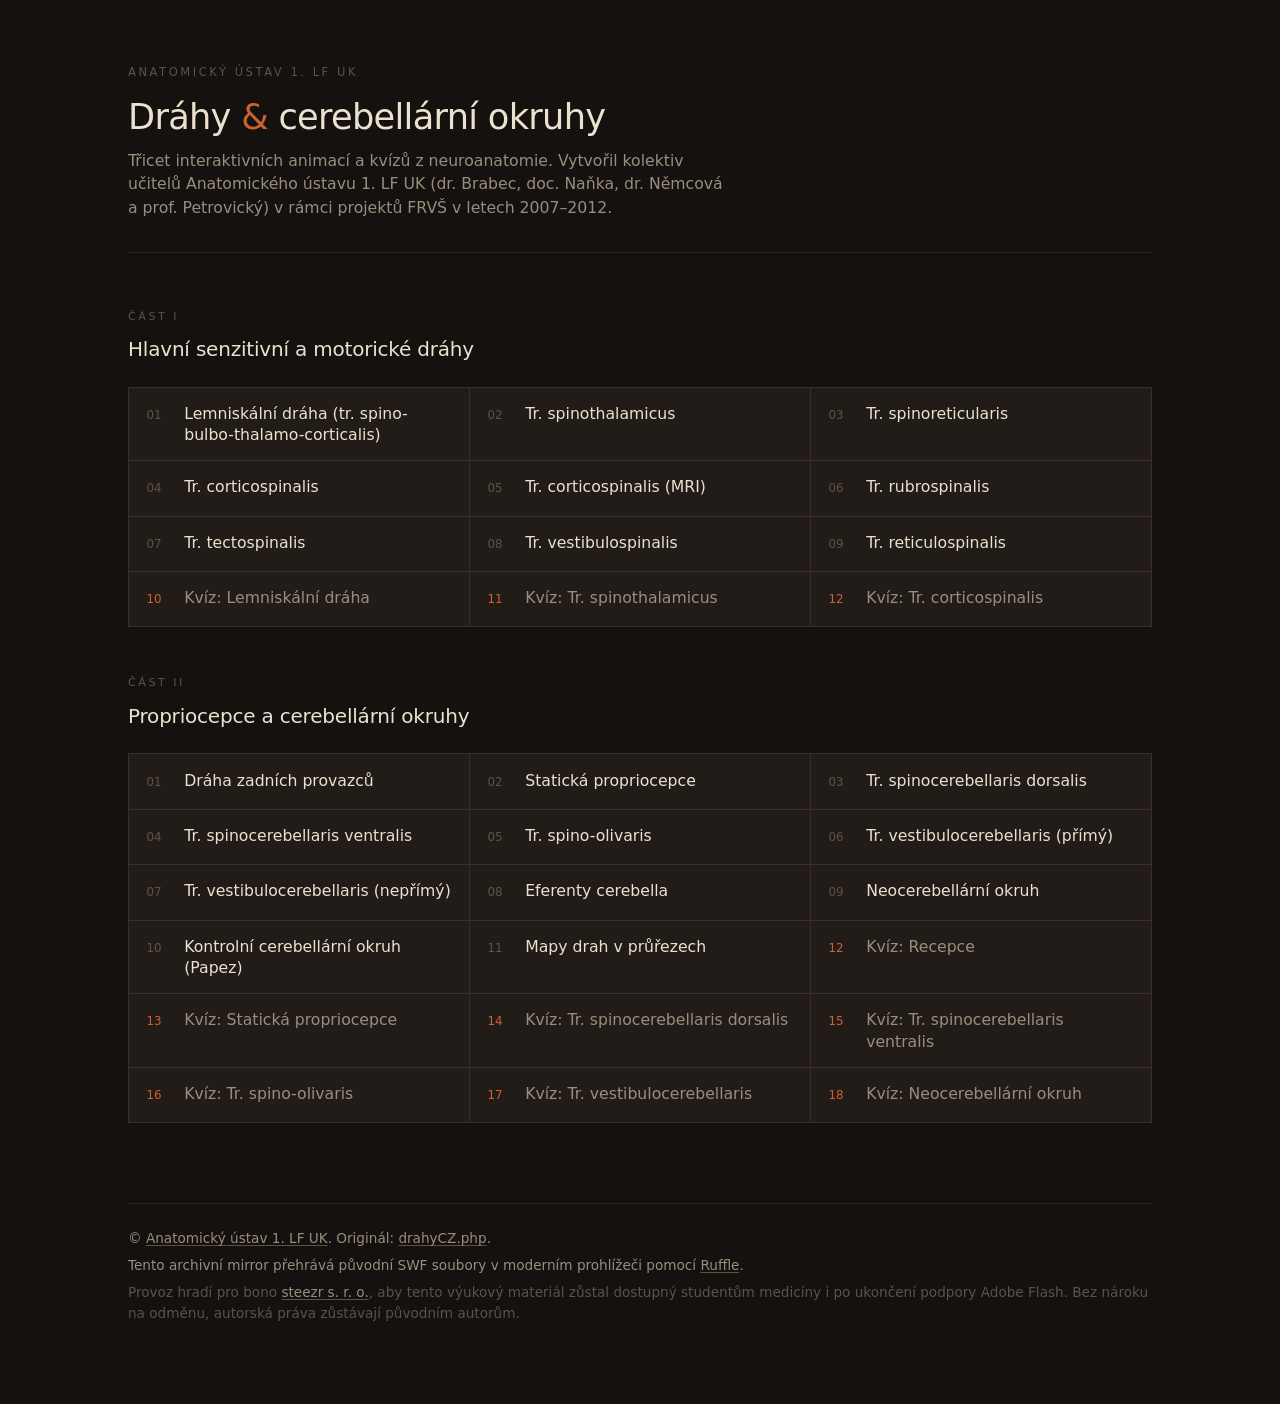
==== public/index.html @ 5e765e05 "feat: initial ruffle-powered mirror of 1. lf uk drahy materials republish 30 swf animations and quiz" ====
<!doctype html>
<html lang="cs">
<head>
  <meta charset="utf-8">
  <meta name="viewport" content="width=device-width, initial-scale=1">
  <title>Dráhy a cerebellární okruhy</title>
  <meta name="description" content="Archiv interaktivních animací a kvízů z neuroanatomie. Originál Anatomického ústavu 1. LF UK (dr. Brabec, doc. Naňka, dr. Němcová, prof. Petrovický, 2007–2012). Senzitivní a motorické dráhy, propriocepce, cerebellární okruhy.">
  <link rel="stylesheet" href="style.css">
</head>
<body>
  <div class="container">
    <header class="masthead">
      <p class="eyebrow">Anatomický ústav 1. LF UK</p>
      <h1>Dráhy <span class="amp">&amp;</span> cerebellární okruhy</h1>
      <p class="lede">Třicet interaktivních animací a kvízů z neuroanatomie. Vytvořil kolektiv učitelů Anatomického ústavu 1.&nbsp;LF UK (dr.&nbsp;Brabec, doc.&nbsp;Naňka, dr.&nbsp;Němcová a prof.&nbsp;Petrovický) v rámci projektů FRVŠ v letech 2007&#8211;2012.</p>
    </header>

    <main id="parts"></main>

    <footer class="colophon">
      <p>© <a href="https://anat.lf1.cuni.cz/" target="_blank" rel="noopener">Anatomický ústav 1. LF UK</a>. Originál: <a href="https://anat.lf1.cuni.cz/materialy/drahyCZ.php" target="_blank" rel="noopener">drahyCZ.php</a>.</p>
      <p>Tento archivní mirror přehrává původní SWF soubory v moderním prohlížeči pomocí <a href="https://ruffle.rs" target="_blank" rel="noopener">Ruffle</a>.</p>
      <p>Provoz hradí pro bono <a href="https://steezr.com" target="_blank" rel="noopener">steezr&nbsp;s.&nbsp;r.&nbsp;o.</a>, aby tento výukový materiál zůstal dostupný studentům medicíny i po ukončení podpory Adobe Flash. Bez nároku na odměnu, autorská práva zůstávají původním autorům.</p>
    </footer>
  </div>

  <script src="data.js"></script>
  <script>
    const root = document.getElementById("parts");
    const roman = ["I", "II", "III", "IV"];
    let pi = 0;
    for (const key of Object.keys(window.DATA)) {
      const cat = window.DATA[key];
      const sec = document.createElement("section");
      sec.className = "part";
      sec.innerHTML = `
        <p class="label">Část ${roman[pi]}</p>
        <h2>${cat.title}</h2>
      `;
      const grid = document.createElement("div");
      grid.className = "grid";
      let n = 0;
      for (const item of cat.items) {
        n++;
        const a = document.createElement("a");
        a.className = "card" + (item.quiz ? " quiz" : "");
        a.href = `player.html?id=${encodeURIComponent(item.id)}`;
        a.innerHTML = `
          <span class="num">${String(n).padStart(2, "0")}</span>
          <span class="title">${item.title}</span>
        `;
        grid.appendChild(a);
      }
      sec.appendChild(grid);
      root.appendChild(sec);
      pi++;
    }
  </script>
</body>
</html>
---- public/style.css ----
/* Geist — variable weight UI sans */
@font-face {
  font-family: "Geist";
  font-style: normal;
  font-weight: 100 900;
  font-display: swap;
  src: url("/fonts/geist/geist-latin-wght-normal.woff2") format("woff2");
  unicode-range: U+0000-00FF, U+0131, U+0152-0153, U+02BB-02BC, U+02C6, U+02DA, U+02DC, U+0304, U+0308, U+0329, U+2000-206F, U+2074, U+20AC, U+2122, U+2191, U+2193, U+2212, U+2215, U+FEFF, U+FFFD;
}
@font-face {
  font-family: "Geist";
  font-style: normal;
  font-weight: 100 900;
  font-display: swap;
  src: url("/fonts/geist/geist-latin-ext-wght-normal.woff2") format("woff2");
  unicode-range: U+0100-02BA, U+02BD-02C5, U+02C7-02CC, U+02CE-02D7, U+02DD-02FF, U+0304, U+0308, U+0329, U+1D00-1DBF, U+1E00-1E9F, U+1EC2, U+1EF2-1EF9, U+20A0-20AB, U+20AD-20C0, U+2113, U+2C60-2C7F, U+A720-A7FF;
}

:root {
  --bg: #15110e;
  --panel: #221c18;
  --panel-hover: #2c2520;
  --border: #3a2f28;
  --text: #ebe1cf;
  --text-dim: #9a8d7d;
  --text-faint: #5e5246;
  --accent: #c9622e;
  --rule: #2a221d;

  --font: "Geist", ui-sans-serif, system-ui, -apple-system, "Helvetica Neue", sans-serif;
}

* { box-sizing: border-box; }

html, body {
  margin: 0;
  padding: 0;
  background: var(--bg);
  color: var(--text);
  font-family: var(--font);
  font-size: 16px;
  line-height: 1.5;
  -webkit-font-smoothing: antialiased;
  text-rendering: optimizeLegibility;
}

a { color: var(--accent); text-decoration: none; }
a:hover { text-decoration: underline; text-underline-offset: 3px; }

.container {
  max-width: 1080px;
  margin: 0 auto;
  padding: 4rem 1.75rem 5rem;
}

/* Masthead */

header.masthead {
  margin-bottom: 3.5rem;
  border-bottom: 1px solid var(--rule);
  padding-bottom: 2rem;
}

header.masthead .eyebrow {
  font-size: 0.72rem;
  letter-spacing: 0.22em;
  text-transform: uppercase;
  color: var(--text-faint);
  margin: 0 0 1rem;
  font-weight: 500;
}

header.masthead h1 {
  margin: 0 0 0.7rem;
  font-size: 2.2rem;
  line-height: 1.15;
  font-weight: 500;
  letter-spacing: -0.02em;
}

header.masthead h1 .amp { color: var(--accent); font-weight: 400; }

header.masthead .lede {
  margin: 0;
  color: var(--text-dim);
  font-size: 0.98rem;
  max-width: 38em;
  font-weight: 400;
}

/* Section */

section.part { margin-top: 3rem; }

section.part > .label {
  font-size: 0.7rem;
  letter-spacing: 0.22em;
  text-transform: uppercase;
  color: var(--text-faint);
  margin: 0 0 0.55rem;
  font-weight: 500;
}

section.part > h2 {
  margin: 0 0 1.4rem;
  font-size: 1.25rem;
  font-weight: 500;
  letter-spacing: -0.01em;
  color: var(--text);
}

/* Card grid */

.grid {
  display: grid;
  grid-template-columns: repeat(auto-fill, minmax(280px, 1fr));
  gap: 1px;
  background: var(--border);
  border: 1px solid var(--border);
}

.card {
  display: flex;
  align-items: baseline;
  gap: 0.85rem;
  padding: 0.95rem 1.1rem;
  background: var(--panel);
  color: var(--text);
  text-decoration: none;
  transition: background 100ms;
  min-height: 3.4rem;
}

.card:hover {
  background: var(--panel-hover);
  text-decoration: none;
}

.card .num {
  font-feature-settings: "tnum" 1, "ss01" 1;
  font-size: 0.74rem;
  font-weight: 500;
  color: var(--text-faint);
  flex: 0 0 1.5rem;
}

.card .title {
  flex: 1;
  font-size: 0.98rem;
  font-weight: 400;
  line-height: 1.35;
}

.card.quiz .num { color: var(--accent); }
.card.quiz .title { color: var(--text-dim); }

/* Footer */

footer.colophon {
  margin-top: 5rem;
  padding-top: 1.5rem;
  border-top: 1px solid var(--rule);
  color: var(--text-dim);
  font-size: 0.85rem;
  line-height: 1.55;
}
footer.colophon p { margin: 0 0 0.35rem; }
footer.colophon p:last-child { margin: 0; color: var(--text-faint); }
footer.colophon a { color: var(--text-dim); text-decoration: underline; text-decoration-color: var(--text-faint); text-underline-offset: 2px; }
footer.colophon a:hover { color: var(--accent); text-decoration-color: var(--accent); }

/* Player page */

body.player-page { display: flex; flex-direction: column; min-height: 100vh; }

.player-header {
  display: flex;
  align-items: center;
  gap: 2rem;
  padding: 1.1rem 1.75rem;
  border-bottom: 1px solid var(--rule);
  background: var(--bg);
}

.player-header .back {
  flex: 0 0 auto;
  font-size: 0.7rem;
  font-weight: 500;
  letter-spacing: 0.2em;
  text-transform: uppercase;
  color: var(--text-dim);
  text-decoration: none;
}
.player-header .back:hover { color: var(--accent); }

.player-header h1 {
  margin: 0;
  flex: 1;
  font-size: 0.95rem;
  font-weight: 500;
  color: var(--text);
}

.player-stage {
  flex: 1;
  display: flex;
  align-items: center;
  justify-content: center;
  padding: 2rem;
  background: #000;
}

#ruffle-mount {
  width: min(100%, 1024px);
  aspect-ratio: 4 / 3;
  background: #000;
  display: flex;
  border: 1px solid var(--border);
}

#ruffle-mount > ruffle-player {
  flex: 1;
  display: block;
  width: 100%;
  height: 100%;
}

.notice {
  text-align: center;
  color: var(--text-dim);
  padding: 3rem;
}

@media (max-width: 600px) {
  .container { padding: 2.5rem 1rem 3.5rem; }
  header.masthead h1 { font-size: 1.7rem; }
  .grid { grid-template-columns: 1fr; }
  .player-header { padding: 1rem; gap: 1rem; }
  .player-stage { padding: 0.5rem; }
}
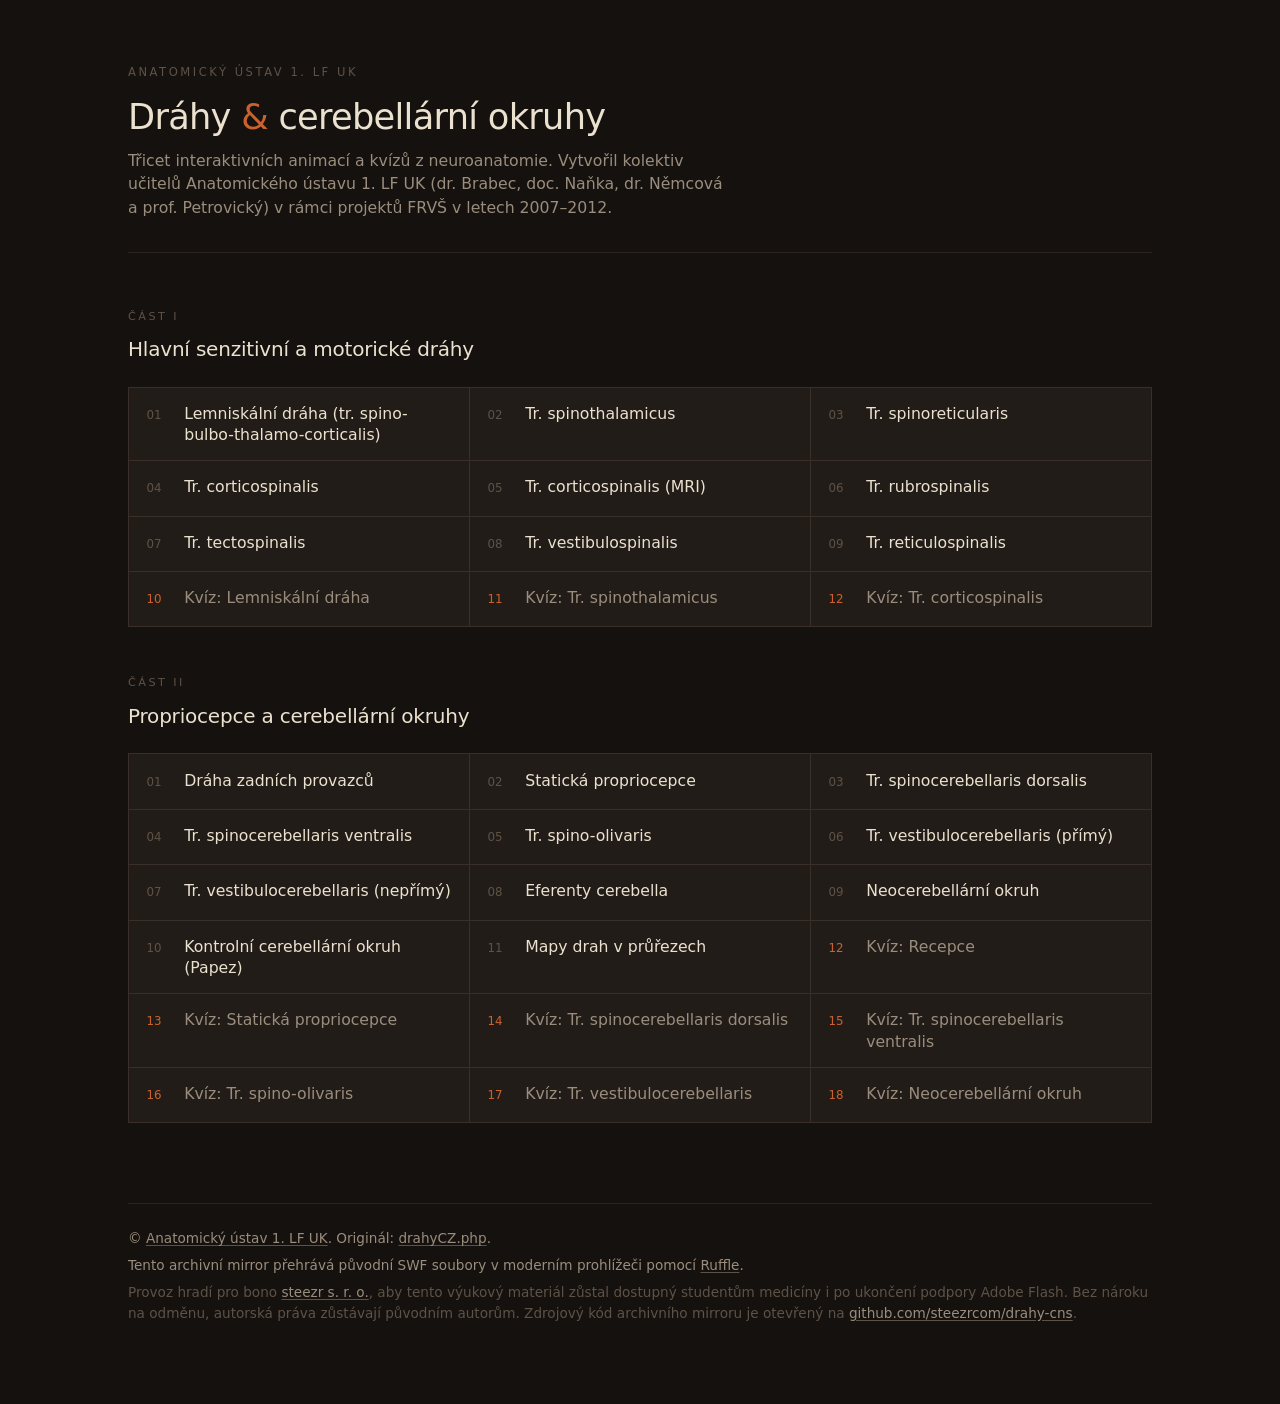
==== commit 2970486f: "docs: link to public source repo on github" ====
--- a/public/index.html
+++ b/public/index.html
@@ -20,7 +20,7 @@
     <footer class="colophon">
       <p>© <a href="https://anat.lf1.cuni.cz/" target="_blank" rel="noopener">Anatomický ústav 1. LF UK</a>. Originál: <a href="https://anat.lf1.cuni.cz/materialy/drahyCZ.php" target="_blank" rel="noopener">drahyCZ.php</a>.</p>
       <p>Tento archivní mirror přehrává původní SWF soubory v moderním prohlížeči pomocí <a href="https://ruffle.rs" target="_blank" rel="noopener">Ruffle</a>.</p>
-      <p>Provoz hradí pro bono <a href="https://steezr.com" target="_blank" rel="noopener">steezr&nbsp;s.&nbsp;r.&nbsp;o.</a>, aby tento výukový materiál zůstal dostupný studentům medicíny i po ukončení podpory Adobe Flash. Bez nároku na odměnu, autorská práva zůstávají původním autorům.</p>
+      <p>Provoz hradí pro bono <a href="https://steezr.com" target="_blank" rel="noopener">steezr&nbsp;s.&nbsp;r.&nbsp;o.</a>, aby tento výukový materiál zůstal dostupný studentům medicíny i po ukončení podpory Adobe Flash. Bez nároku na odměnu, autorská práva zůstávají původním autorům. Zdrojový kód archivního mirroru je otevřený na <a href="https://github.com/steezrcom/drahy-cns" target="_blank" rel="noopener">github.com/steezrcom/drahy-cns</a>.</p>
     </footer>
   </div>
 
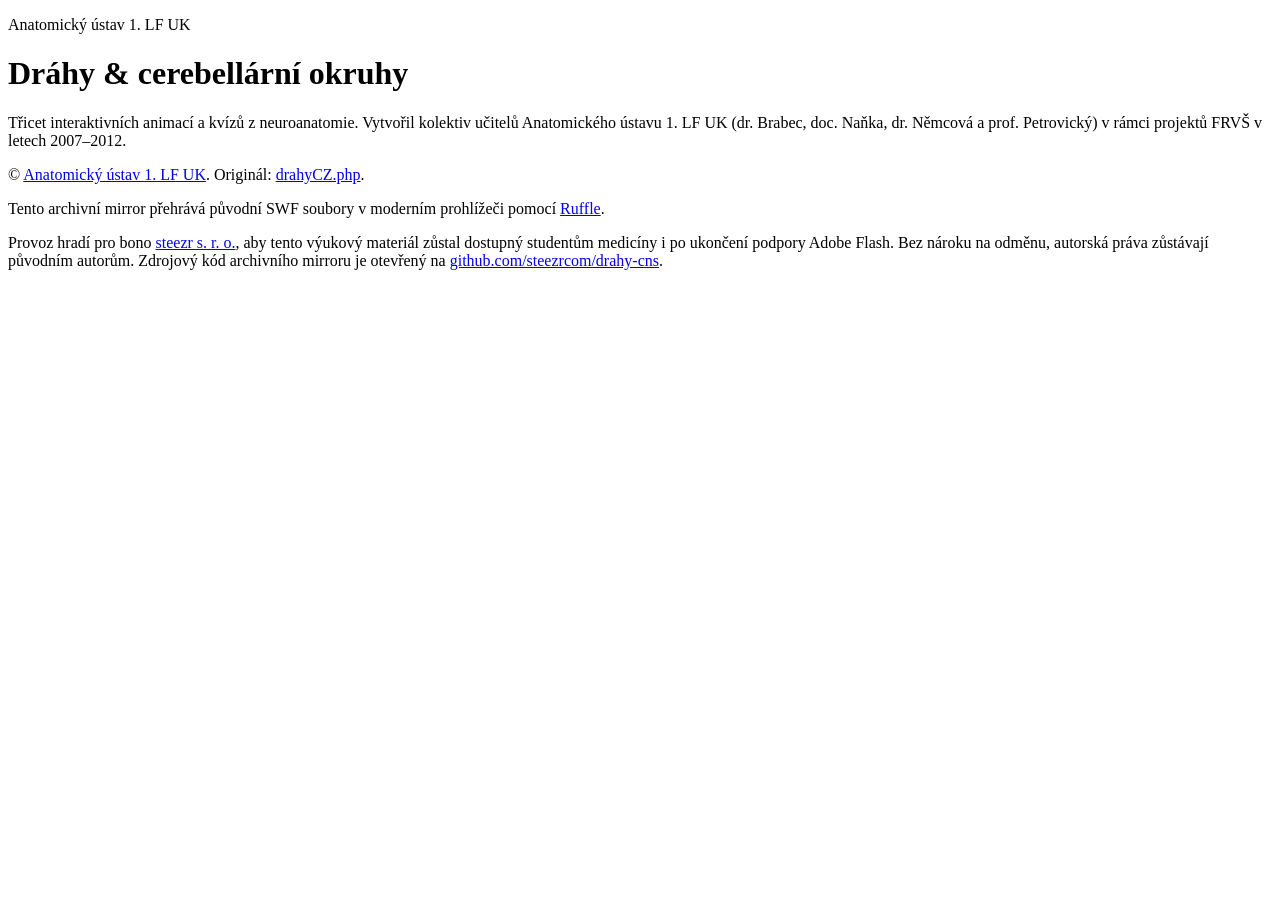
==== commit 2b4ad055: "feat: clean urls, prev/next nav, og card, 404 page drop .html from urls via nginx try_files spa fall" ====
--- a/public/index.html
+++ b/public/index.html
@@ -5,7 +5,22 @@
   <meta name="viewport" content="width=device-width, initial-scale=1">
   <title>Dráhy a cerebellární okruhy</title>
   <meta name="description" content="Archiv interaktivních animací a kvízů z neuroanatomie. Originál Anatomického ústavu 1. LF UK (dr. Brabec, doc. Naňka, dr. Němcová, prof. Petrovický, 2007–2012). Senzitivní a motorické dráhy, propriocepce, cerebellární okruhy.">
-  <link rel="stylesheet" href="style.css">
+  <link rel="icon" type="image/svg+xml" href="/favicon.svg">
+  <link rel="stylesheet" href="/style.css">
+
+  <meta property="og:type" content="website">
+  <meta property="og:site_name" content="Dráhy a cerebellární okruhy">
+  <meta property="og:title" content="Dráhy a cerebellární okruhy">
+  <meta property="og:description" content="Archiv 30 interaktivních animací a kvízů z neuroanatomie. Anatomický ústav 1. LF UK (Brabec, Naňka, Němcová, Petrovický, 2007–2012).">
+  <meta property="og:url" content="https://drahy.steezr.cloud/">
+  <meta property="og:image" content="https://drahy.steezr.cloud/og-image.png">
+  <meta property="og:image:width" content="1200">
+  <meta property="og:image:height" content="630">
+  <meta property="og:locale" content="cs_CZ">
+  <meta name="twitter:card" content="summary_large_image">
+  <meta name="twitter:title" content="Dráhy a cerebellární okruhy">
+  <meta name="twitter:description" content="Archiv 30 interaktivních animací a kvízů z neuroanatomie. Anatomický ústav 1. LF UK.">
+  <meta name="twitter:image" content="https://drahy.steezr.cloud/og-image.png">
 </head>
 <body>
   <div class="container">
@@ -24,7 +39,7 @@
     </footer>
   </div>
 
-  <script src="data.js"></script>
+  <script src="/data.js"></script>
   <script>
     const root = document.getElementById("parts");
     const roman = ["I", "II", "III", "IV"];
@@ -44,7 +59,7 @@
         n++;
         const a = document.createElement("a");
         a.className = "card" + (item.quiz ? " quiz" : "");
-        a.href = `player.html?id=${encodeURIComponent(item.id)}`;
+        a.href = `/${encodeURIComponent(item.id)}`;
         a.innerHTML = `
           <span class="num">${String(n).padStart(2, "0")}</span>
           <span class="title">${item.title}</span>
